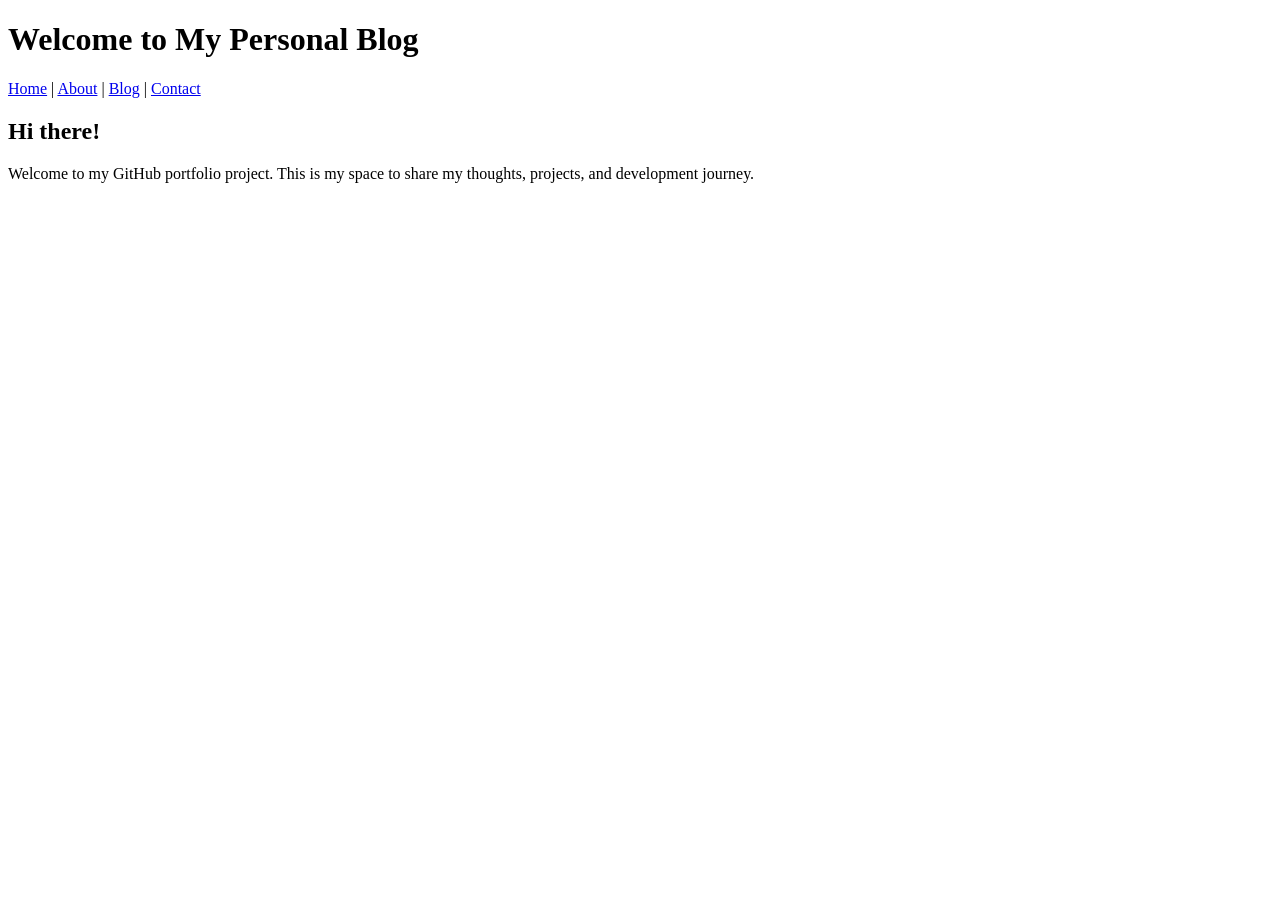
==== index.html @ 443bcde0 "Added index and blog pages" ====
<!DOCTYPE html>
<html lang="en">
<head>
    <meta charset="UTF-8">
    <meta name="viewport" content="width=device-width, initial-scale=1.0">
    <title>My Personal Blog</title>
</head>
<body>

    <header>
        <h1>Welcome to My Personal Blog</h1>
        <nav>
            <a href="index.html">Home</a> | 
            <a href="about.html">About</a> | 
            <a href="blog.html">Blog</a> | 
            <a href="contact.html">Contact</a>
        </nav>
    </header>

    <main>
        <h2>Hi there!</h2>
        <p>Welcome to my GitHub portfolio project. This is my space to share my thoughts, projects, and development journey.</p>
    </main>

</body>
</html>
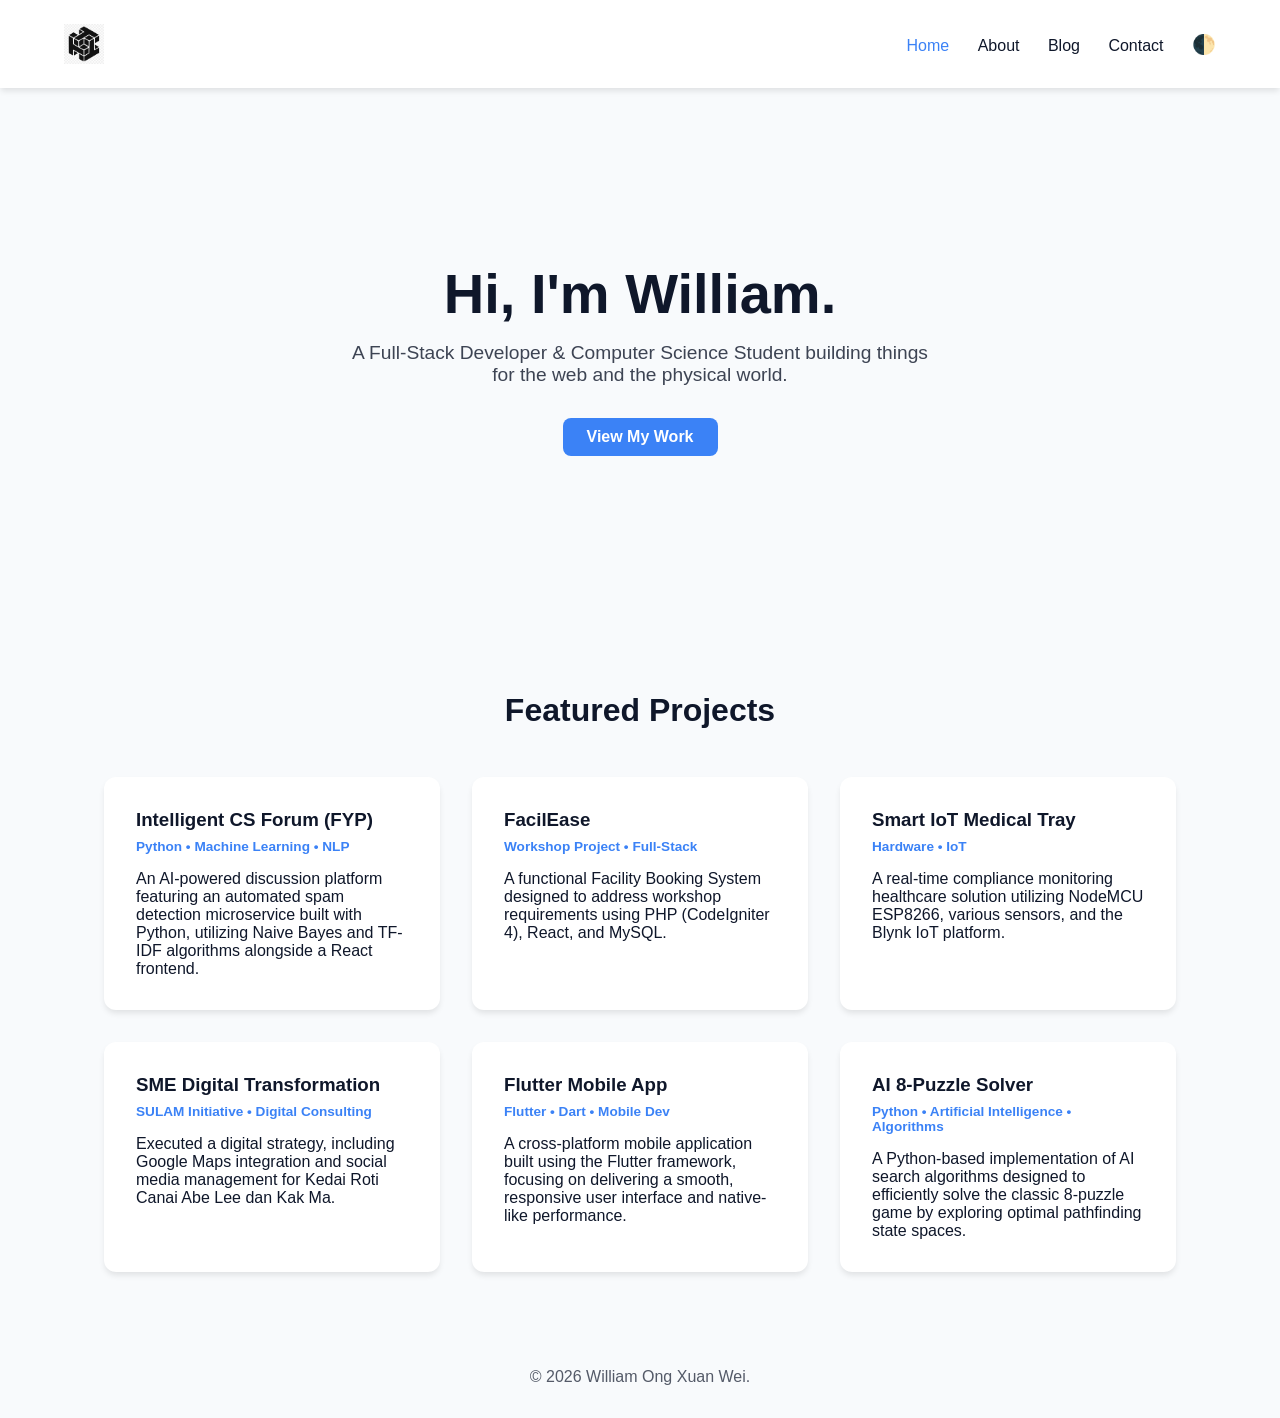
==== commit 8cbd6e0f: "Updated portfolio projects to feature NLP spam detector, Flutter app, and AI 8-puzzle solver" ====
--- a/index.html
+++ b/index.html
@@ -3,24 +3,103 @@
 <head>
     <meta charset="UTF-8">
     <meta name="viewport" content="width=device-width, initial-scale=1.0">
-    <title>My Personal Blog</title>
+    <title>William's Portfolio</title>
+    <link rel="stylesheet" href="style.css">
 </head>
 <body>
 
-    <header>
-        <h1>Welcome to My Personal Blog</h1>
-        <nav>
-            <a href="index.html">Home</a> | 
-            <a href="about.html">About</a> | 
-            <a href="blog.html">Blog</a> | 
+    <nav class="navbar">
+        <div class="nav-logo"> 
+            <img src="logo99.png" alt="William's Logo" class="logo-img">
+        </div>
+        <div class="nav-links">
+            <a href="index.html" style="color: var(--accent);">Home</a>
+            <a href="about.html">About</a>
+            <a href="blog.html">Blog</a>
             <a href="contact.html">Contact</a>
-        </nav>
+            <button id="theme-toggle">🌓</button>
+        </div>
+    </nav>
+
+    <header class="hero">
+        <div class="hero-content">
+            <h1>Hi, I'm William.</h1>
+            <p>A Full-Stack Developer & Computer Science Student building things for the web and the physical world.</p>
+            <a href="#projects" class="btn">View My Work</a>
+        </div>
     </header>
 
     <main>
-        <h2>Hi there!</h2>
-        <p>Welcome to my GitHub portfolio project. This is my space to share my thoughts, projects, and development journey.</p>
+        <section id="projects" class="portfolio-section">
+            <h2>Featured Projects</h2>
+            <div class="project-grid">
+                
+                <div class="project-card">
+                    <h3>Intelligent CS Forum (FYP)</h3>
+                    <p class="tag">Python • Machine Learning • NLP</p>
+                    <p>An AI-powered discussion platform featuring an automated spam detection microservice built with Python, utilizing Naive Bayes and TF-IDF algorithms alongside a React frontend.</p>
+                </div>
+
+                <div class="project-card">
+                    <h3>FacilEase</h3>
+                    <p class="tag">Workshop Project • Full-Stack</p>
+                    <p>A functional Facility Booking System designed to address workshop requirements using PHP (CodeIgniter 4), React, and MySQL.</p>
+                </div>
+
+                <div class="project-card">
+                    <h3>Smart IoT Medical Tray</h3>
+                    <p class="tag">Hardware • IoT</p>
+                    <p>A real-time compliance monitoring healthcare solution utilizing NodeMCU ESP8266, various sensors, and the Blynk IoT platform.</p>
+                </div>
+
+                <div class="project-card">
+                    <h3>SME Digital Transformation</h3>
+                    <p class="tag">SULAM Initiative • Digital Consulting</p>
+                    <p>Executed a digital strategy, including Google Maps integration and social media management for Kedai Roti Canai Abe Lee dan Kak Ma.</p>
+                </div>
+
+                <div class="project-card">
+                    <h3>Flutter Mobile App</h3>
+                    <p class="tag">Flutter • Dart • Mobile Dev</p>
+                    <p>A cross-platform mobile application built using the Flutter framework, focusing on delivering a smooth, responsive user interface and native-like performance.</p>
+                </div>
+
+                <div class="project-card">
+                    <h3>AI 8-Puzzle Solver</h3>
+                    <p class="tag">Python • Artificial Intelligence • Algorithms</p>
+                    <p>A Python-based implementation of AI search algorithms designed to efficiently solve the classic 8-puzzle game by exploring optimal pathfinding state spaces.</p>
+                </div>
+
+            </div>
+
+            
+        </section>
     </main>
 
+    <footer>
+        <p>© 2026 William Ong Xuan Wei.</p>
+    </footer>
+
+    <script>
+        const toggleButton = document.getElementById('theme-toggle');
+        const currentTheme = localStorage.getItem('theme');
+
+        // 1. When the page loads, check if they previously chose dark mode
+        if (currentTheme === 'dark') {
+            document.body.classList.add('dark-theme');
+        }
+
+        // 2. When the button is clicked, toggle the theme AND save the preference
+        toggleButton.addEventListener('click', () => {
+            document.body.classList.toggle('dark-theme');
+            
+            // If the body now has 'dark-theme', save 'dark' to storage. Otherwise, save 'light'.
+            if (document.body.classList.contains('dark-theme')) {
+                localStorage.setItem('theme', 'dark');
+            } else {
+                localStorage.setItem('theme', 'light');
+            }
+        });
+    </script>
 </body>
 </html>
--- a/style.css
+++ b/style.css
@@ -0,0 +1,161 @@
+/* --- Variables --- */
+:root {
+    --bg-color: #f8fafc;
+    --text-color: #0f172a;
+    --nav-bg: #ffffff;
+    --card-bg: #ffffff;
+    --accent: #3b82f6;
+    --accent-hover: #2563eb;
+    --shadow: 0 4px 6px -1px rgb(0 0 0 / 0.1);
+}
+
+/* Dark Mode Overrides */
+.dark-theme {
+    --bg-color: #0f172a;
+    --text-color: #f8fafc;
+    --nav-bg: #1e293b;
+    --card-bg: #1e293b;
+    --accent: #60a5fa;
+    --shadow: 0 4px 6px -1px rgb(0 0 0 / 0.5);
+}
+
+* {
+    margin: 0;
+    padding: 0;
+    box-sizing: border-box;
+    font-family: -apple-system, BlinkMacSystemFont, "Segoe UI", Roboto, Helvetica, Arial, sans-serif;
+}
+
+body {
+    background-color: var(--bg-color);
+    color: var(--text-color);
+    transition: all 0.3s ease;
+}
+
+/* --- Navbar --- */
+.navbar {
+    display: flex;
+    justify-content: space-between;
+    align-items: center;
+    padding: 1.5rem 5%;
+    background-color: var(--nav-bg);
+    box-shadow: var(--shadow);
+    position: sticky;
+    top: 0;
+    z-index: 100;
+}
+
+.nav-logo {
+    font-size: 1.5rem;
+    font-weight: 700;
+    color: var(--accent);
+}
+
+.nav-links a {
+    text-decoration: none;
+    color: var(--text-color);
+    margin-right: 1.5rem;
+    font-weight: 500;
+}
+
+.nav-links a:hover {
+    color: var(--accent);
+}
+
+#theme-toggle {
+    background: none;
+    border: none;
+    font-size: 1.2rem;
+    cursor: pointer;
+}
+
+/* --- Hero Section --- */
+.hero {
+    min-height: 60vh;
+    display: flex;
+    align-items: center;
+    justify-content: center;
+    text-align: center;
+    padding: 0 20px;
+}
+
+.hero-content h1 {
+    font-size: 3.5rem;
+    margin-bottom: 1rem;
+}
+
+.hero-content p {
+    font-size: 1.2rem;
+    max-width: 600px;
+    margin: 0 auto 2rem auto;
+    opacity: 0.8;
+}
+
+.btn {
+    display: inline-block;
+    background-color: var(--accent);
+    color: white;
+    padding: 10px 24px;
+    border-radius: 8px;
+    text-decoration: none;
+    font-weight: bold;
+    transition: background-color 0.2s;
+}
+
+.btn:hover {
+    background-color: var(--accent-hover);
+}
+
+/* --- Portfolio Grid --- */
+.portfolio-section {
+    padding: 4rem 5%;
+    max-width: 1200px;
+    margin: 0 auto;
+}
+
+.portfolio-section h2 {
+    text-align: center;
+    font-size: 2rem;
+    margin-bottom: 3rem;
+}
+
+.project-grid {
+    display: grid;
+    grid-template-columns: repeat(auto-fit, minmax(300px, 1fr));
+    gap: 2rem;
+}
+
+.project-card {
+    background-color: var(--card-bg);
+    padding: 2rem;
+    border-radius: 12px;
+    box-shadow: var(--shadow);
+    transition: transform 0.2s;
+}
+
+.project-card:hover {
+    transform: translateY(-5px);
+}
+
+.project-card h3 {
+    margin-bottom: 0.5rem;
+}
+
+.tag {
+    font-size: 0.85rem;
+    color: var(--accent);
+    margin-bottom: 1rem;
+    font-weight: 600;
+}
+
+footer {
+    text-align: center;
+    padding: 2rem;
+    opacity: 0.7;
+}
+
+.logo-img {
+    height: 40px; /* Adjust this number to make your logo bigger or smaller */
+    width: auto;
+    display: block;
+}
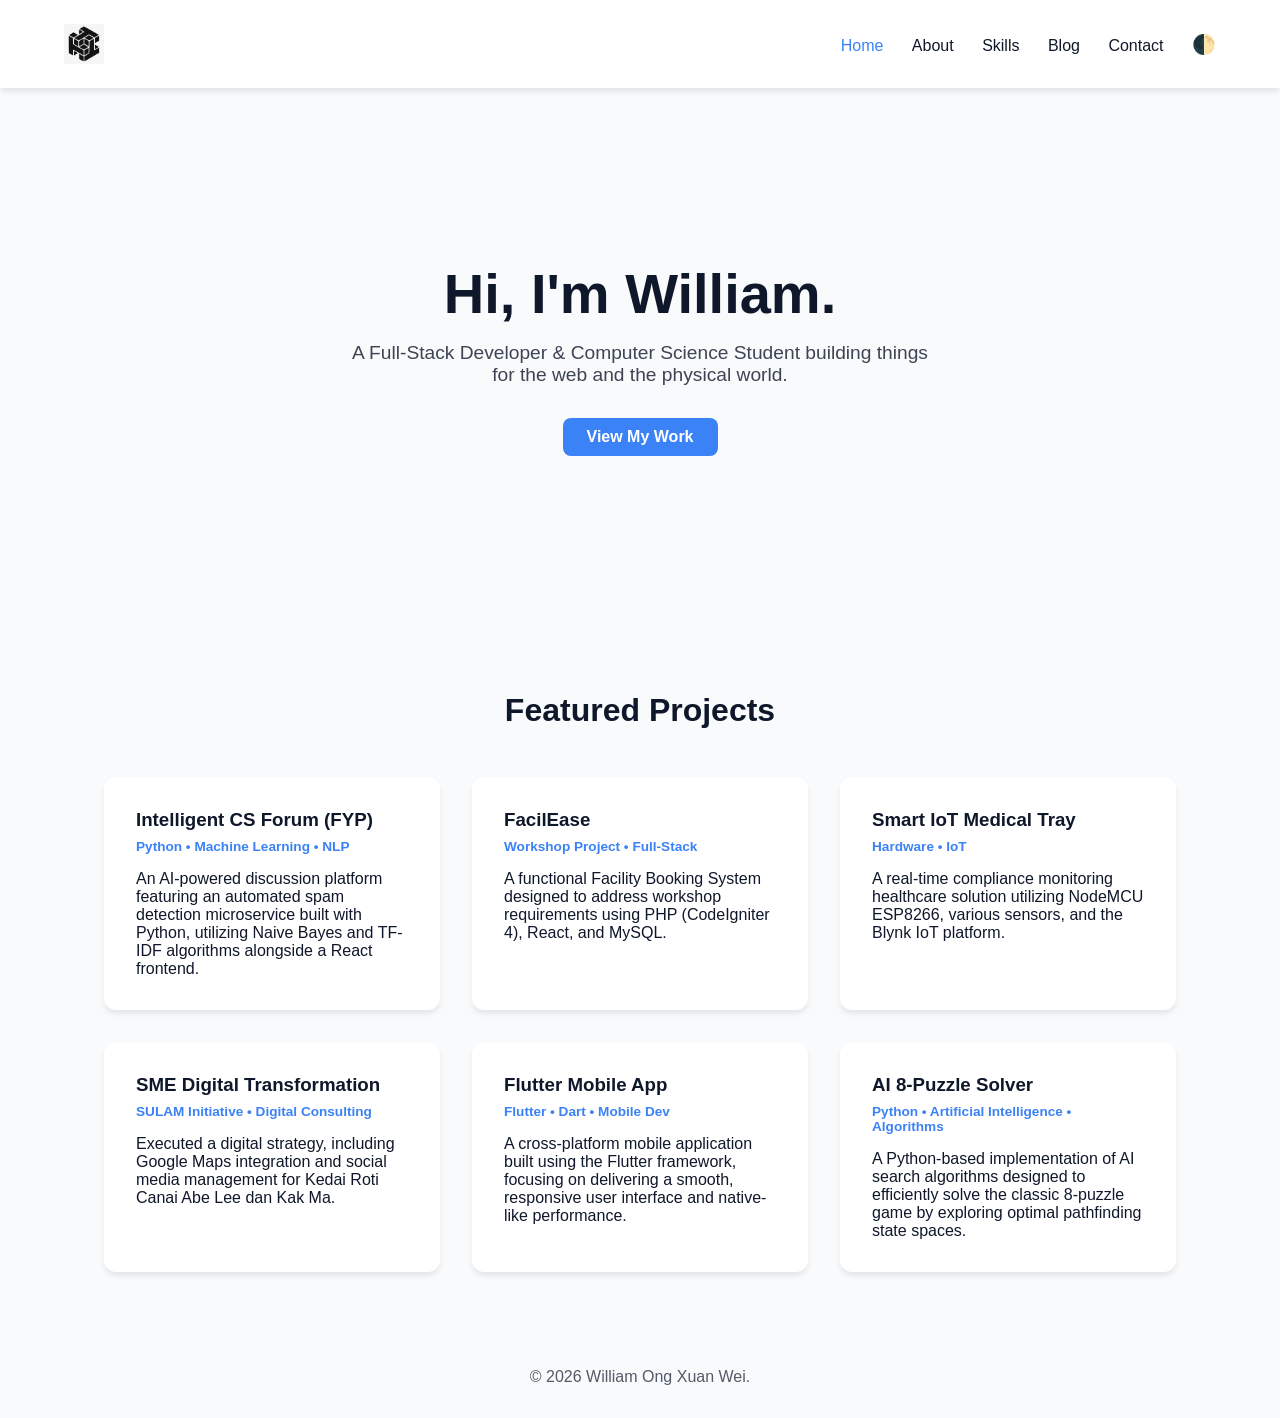
==== commit 455e7c27: "Update the Skills page" ====
--- a/index.html
+++ b/index.html
@@ -1,105 +1,125 @@
-<!DOCTYPE html>
+<!doctype html>
 <html lang="en">
-<head>
-    <meta charset="UTF-8">
-    <meta name="viewport" content="width=device-width, initial-scale=1.0">
+  <head>
+    <meta charset="UTF-8" />
+    <meta name="viewport" content="width=device-width, initial-scale=1.0" />
     <title>William's Portfolio</title>
-    <link rel="stylesheet" href="style.css">
-</head>
-<body>
-
+    <link rel="stylesheet" href="style.css" />
+  </head>
+  <body>
     <nav class="navbar">
-        <div class="nav-logo"> 
-            <img src="logo99.png" alt="William's Logo" class="logo-img">
-        </div>
-        <div class="nav-links">
-            <a href="index.html" style="color: var(--accent);">Home</a>
-            <a href="about.html">About</a>
-            <a href="blog.html">Blog</a>
-            <a href="contact.html">Contact</a>
-            <button id="theme-toggle">🌓</button>
-        </div>
+      <div class="nav-logo">
+        <img src="logo99.png" alt="William's Logo" class="logo-img" />
+      </div>
+      <div class="nav-links">
+        <a href="index.html" style="color: var(--accent)">Home</a>
+        <a href="about.html">About</a>
+        <a href="skills.html">Skills</a>
+        <a href="blog.html">Blog</a>
+        <a href="contact.html">Contact</a>
+        <button id="theme-toggle">🌓</button>
+      </div>
     </nav>
 
     <header class="hero">
-        <div class="hero-content">
-            <h1>Hi, I'm William.</h1>
-            <p>A Full-Stack Developer & Computer Science Student building things for the web and the physical world.</p>
-            <a href="#projects" class="btn">View My Work</a>
-        </div>
+      <div class="hero-content">
+        <h1>Hi, I'm William.</h1>
+        <p>
+          A Full-Stack Developer & Computer Science Student building things for
+          the web and the physical world.
+        </p>
+        <a href="#projects" class="btn">View My Work</a>
+      </div>
     </header>
 
     <main>
-        <section id="projects" class="portfolio-section">
-            <h2>Featured Projects</h2>
-            <div class="project-grid">
-                
-                <div class="project-card">
-                    <h3>Intelligent CS Forum (FYP)</h3>
-                    <p class="tag">Python • Machine Learning • NLP</p>
-                    <p>An AI-powered discussion platform featuring an automated spam detection microservice built with Python, utilizing Naive Bayes and TF-IDF algorithms alongside a React frontend.</p>
-                </div>
+      <section id="projects" class="portfolio-section">
+        <h2>Featured Projects</h2>
+        <div class="project-grid">
+          <div class="project-card">
+            <h3>Intelligent CS Forum (FYP)</h3>
+            <p class="tag">Python • Machine Learning • NLP</p>
+            <p>
+              An AI-powered discussion platform featuring an automated spam
+              detection microservice built with Python, utilizing Naive Bayes
+              and TF-IDF algorithms alongside a React frontend.
+            </p>
+          </div>
 
-                <div class="project-card">
-                    <h3>FacilEase</h3>
-                    <p class="tag">Workshop Project • Full-Stack</p>
-                    <p>A functional Facility Booking System designed to address workshop requirements using PHP (CodeIgniter 4), React, and MySQL.</p>
-                </div>
+          <div class="project-card">
+            <h3>FacilEase</h3>
+            <p class="tag">Workshop Project • Full-Stack</p>
+            <p>
+              A functional Facility Booking System designed to address workshop
+              requirements using PHP (CodeIgniter 4), React, and MySQL.
+            </p>
+          </div>
 
-                <div class="project-card">
-                    <h3>Smart IoT Medical Tray</h3>
-                    <p class="tag">Hardware • IoT</p>
-                    <p>A real-time compliance monitoring healthcare solution utilizing NodeMCU ESP8266, various sensors, and the Blynk IoT platform.</p>
-                </div>
+          <div class="project-card">
+            <h3>Smart IoT Medical Tray</h3>
+            <p class="tag">Hardware • IoT</p>
+            <p>
+              A real-time compliance monitoring healthcare solution utilizing
+              NodeMCU ESP8266, various sensors, and the Blynk IoT platform.
+            </p>
+          </div>
 
-                <div class="project-card">
-                    <h3>SME Digital Transformation</h3>
-                    <p class="tag">SULAM Initiative • Digital Consulting</p>
-                    <p>Executed a digital strategy, including Google Maps integration and social media management for Kedai Roti Canai Abe Lee dan Kak Ma.</p>
-                </div>
+          <div class="project-card">
+            <h3>SME Digital Transformation</h3>
+            <p class="tag">SULAM Initiative • Digital Consulting</p>
+            <p>
+              Executed a digital strategy, including Google Maps integration and
+              social media management for Kedai Roti Canai Abe Lee dan Kak Ma.
+            </p>
+          </div>
 
-                <div class="project-card">
-                    <h3>Flutter Mobile App</h3>
-                    <p class="tag">Flutter • Dart • Mobile Dev</p>
-                    <p>A cross-platform mobile application built using the Flutter framework, focusing on delivering a smooth, responsive user interface and native-like performance.</p>
-                </div>
+          <div class="project-card">
+            <h3>Flutter Mobile App</h3>
+            <p class="tag">Flutter • Dart • Mobile Dev</p>
+            <p>
+              A cross-platform mobile application built using the Flutter
+              framework, focusing on delivering a smooth, responsive user
+              interface and native-like performance.
+            </p>
+          </div>
 
-                <div class="project-card">
-                    <h3>AI 8-Puzzle Solver</h3>
-                    <p class="tag">Python • Artificial Intelligence • Algorithms</p>
-                    <p>A Python-based implementation of AI search algorithms designed to efficiently solve the classic 8-puzzle game by exploring optimal pathfinding state spaces.</p>
-                </div>
-
-            </div>
-
-            
-        </section>
+          <div class="project-card">
+            <h3>AI 8-Puzzle Solver</h3>
+            <p class="tag">Python • Artificial Intelligence • Algorithms</p>
+            <p>
+              A Python-based implementation of AI search algorithms designed to
+              efficiently solve the classic 8-puzzle game by exploring optimal
+              pathfinding state spaces.
+            </p>
+          </div>
+        </div>
+      </section>
     </main>
 
     <footer>
-        <p>© 2026 William Ong Xuan Wei.</p>
+      <p>© 2026 William Ong Xuan Wei.</p>
     </footer>
 
     <script>
-        const toggleButton = document.getElementById('theme-toggle');
-        const currentTheme = localStorage.getItem('theme');
+      const toggleButton = document.getElementById("theme-toggle");
+      const currentTheme = localStorage.getItem("theme");
 
-        // 1. When the page loads, check if they previously chose dark mode
-        if (currentTheme === 'dark') {
-            document.body.classList.add('dark-theme');
+      // 1. When the page loads, check if they previously chose dark mode
+      if (currentTheme === "dark") {
+        document.body.classList.add("dark-theme");
+      }
+
+      // 2. When the button is clicked, toggle the theme AND save the preference
+      toggleButton.addEventListener("click", () => {
+        document.body.classList.toggle("dark-theme");
+
+        // If the body now has 'dark-theme', save 'dark' to storage. Otherwise, save 'light'.
+        if (document.body.classList.contains("dark-theme")) {
+          localStorage.setItem("theme", "dark");
+        } else {
+          localStorage.setItem("theme", "light");
         }
-
-        // 2. When the button is clicked, toggle the theme AND save the preference
-        toggleButton.addEventListener('click', () => {
-            document.body.classList.toggle('dark-theme');
-            
-            // If the body now has 'dark-theme', save 'dark' to storage. Otherwise, save 'light'.
-            if (document.body.classList.contains('dark-theme')) {
-                localStorage.setItem('theme', 'dark');
-            } else {
-                localStorage.setItem('theme', 'light');
-            }
-        });
+      });
     </script>
-</body>
-</html>+  </body>
+</html>
--- a/style.css
+++ b/style.css
@@ -1,161 +1,183 @@
 /* --- Variables --- */
 :root {
-    --bg-color: #f8fafc;
-    --text-color: #0f172a;
-    --nav-bg: #ffffff;
-    --card-bg: #ffffff;
-    --accent: #3b82f6;
-    --accent-hover: #2563eb;
-    --shadow: 0 4px 6px -1px rgb(0 0 0 / 0.1);
+  --bg-color: #f8fafc;
+  --text-color: #0f172a;
+  --nav-bg: #ffffff;
+  --card-bg: #ffffff;
+  --accent: #3b82f6;
+  --accent-hover: #2563eb;
+  --shadow: 0 4px 6px -1px rgb(0 0 0 / 0.1);
 }
 
 /* Dark Mode Overrides */
 .dark-theme {
-    --bg-color: #0f172a;
-    --text-color: #f8fafc;
-    --nav-bg: #1e293b;
-    --card-bg: #1e293b;
-    --accent: #60a5fa;
-    --shadow: 0 4px 6px -1px rgb(0 0 0 / 0.5);
+  --bg-color: #0f172a;
+  --text-color: #f8fafc;
+  --nav-bg: #1e293b;
+  --card-bg: #1e293b;
+  --accent: #60a5fa;
+  --shadow: 0 4px 6px -1px rgb(0 0 0 / 0.5);
 }
 
 * {
-    margin: 0;
-    padding: 0;
-    box-sizing: border-box;
-    font-family: -apple-system, BlinkMacSystemFont, "Segoe UI", Roboto, Helvetica, Arial, sans-serif;
+  margin: 0;
+  padding: 0;
+  box-sizing: border-box;
+  font-family:
+    -apple-system, BlinkMacSystemFont, "Segoe UI", Roboto, Helvetica, Arial,
+    sans-serif;
 }
 
 body {
-    background-color: var(--bg-color);
-    color: var(--text-color);
-    transition: all 0.3s ease;
+  background-color: var(--bg-color);
+  color: var(--text-color);
+  transition: all 0.3s ease;
 }
 
 /* --- Navbar --- */
 .navbar {
-    display: flex;
-    justify-content: space-between;
-    align-items: center;
-    padding: 1.5rem 5%;
-    background-color: var(--nav-bg);
-    box-shadow: var(--shadow);
-    position: sticky;
-    top: 0;
-    z-index: 100;
+  display: flex;
+  justify-content: space-between;
+  align-items: center;
+  padding: 1.5rem 5%;
+  background-color: var(--nav-bg);
+  box-shadow: var(--shadow);
+  position: sticky;
+  top: 0;
+  z-index: 100;
 }
 
 .nav-logo {
-    font-size: 1.5rem;
-    font-weight: 700;
-    color: var(--accent);
+  font-size: 1.5rem;
+  font-weight: 700;
+  color: var(--accent);
 }
 
 .nav-links a {
-    text-decoration: none;
-    color: var(--text-color);
-    margin-right: 1.5rem;
-    font-weight: 500;
+  text-decoration: none;
+  color: var(--text-color);
+  margin-right: 1.5rem;
+  font-weight: 500;
 }
 
 .nav-links a:hover {
-    color: var(--accent);
+  color: var(--accent);
 }
 
 #theme-toggle {
-    background: none;
-    border: none;
-    font-size: 1.2rem;
-    cursor: pointer;
+  background: none;
+  border: none;
+  font-size: 1.2rem;
+  cursor: pointer;
 }
 
 /* --- Hero Section --- */
 .hero {
-    min-height: 60vh;
-    display: flex;
-    align-items: center;
-    justify-content: center;
-    text-align: center;
-    padding: 0 20px;
+  min-height: 60vh;
+  display: flex;
+  align-items: center;
+  justify-content: center;
+  text-align: center;
+  padding: 0 20px;
 }
 
 .hero-content h1 {
-    font-size: 3.5rem;
-    margin-bottom: 1rem;
+  font-size: 3.5rem;
+  margin-bottom: 1rem;
 }
 
 .hero-content p {
-    font-size: 1.2rem;
-    max-width: 600px;
-    margin: 0 auto 2rem auto;
-    opacity: 0.8;
+  font-size: 1.2rem;
+  max-width: 600px;
+  margin: 0 auto 2rem auto;
+  opacity: 0.8;
 }
 
 .btn {
-    display: inline-block;
-    background-color: var(--accent);
-    color: white;
-    padding: 10px 24px;
-    border-radius: 8px;
-    text-decoration: none;
-    font-weight: bold;
-    transition: background-color 0.2s;
+  display: inline-block;
+  background-color: var(--accent);
+  color: white;
+  padding: 10px 24px;
+  border-radius: 8px;
+  text-decoration: none;
+  font-weight: bold;
+  transition: background-color 0.2s;
 }
 
 .btn:hover {
-    background-color: var(--accent-hover);
+  background-color: var(--accent-hover);
 }
 
 /* --- Portfolio Grid --- */
 .portfolio-section {
-    padding: 4rem 5%;
-    max-width: 1200px;
-    margin: 0 auto;
+  padding: 4rem 5%;
+  max-width: 1200px;
+  margin: 0 auto;
 }
 
 .portfolio-section h2 {
-    text-align: center;
-    font-size: 2rem;
-    margin-bottom: 3rem;
+  text-align: center;
+  font-size: 2rem;
+  margin-bottom: 3rem;
 }
 
 .project-grid {
-    display: grid;
-    grid-template-columns: repeat(auto-fit, minmax(300px, 1fr));
-    gap: 2rem;
+  display: grid;
+  grid-template-columns: repeat(auto-fit, minmax(300px, 1fr));
+  gap: 2rem;
 }
 
 .project-card {
-    background-color: var(--card-bg);
-    padding: 2rem;
-    border-radius: 12px;
-    box-shadow: var(--shadow);
-    transition: transform 0.2s;
+  background-color: var(--card-bg);
+  padding: 2rem;
+  border-radius: 12px;
+  box-shadow: var(--shadow);
+  transition: transform 0.2s;
 }
 
 .project-card:hover {
-    transform: translateY(-5px);
+  transform: translateY(-5px);
 }
 
 .project-card h3 {
-    margin-bottom: 0.5rem;
+  margin-bottom: 0.5rem;
 }
 
 .tag {
-    font-size: 0.85rem;
-    color: var(--accent);
-    margin-bottom: 1rem;
-    font-weight: 600;
+  font-size: 0.85rem;
+  color: var(--accent);
+  margin-bottom: 1rem;
+  font-weight: 600;
 }
 
 footer {
-    text-align: center;
-    padding: 2rem;
-    opacity: 0.7;
+  text-align: center;
+  padding: 2rem;
+  opacity: 0.7;
 }
 
 .logo-img {
-    height: 40px; /* Adjust this number to make your logo bigger or smaller */
-    width: auto;
-    display: block;
-}+  height: 40px; /* Adjust this number to make your logo bigger or smaller */
+  width: auto;
+  display: block;
+}
+
+/* --- Tech Stack Pills --- */
+.tech-pill-container {
+  display: flex;
+  flex-wrap: wrap;
+  gap: 8px;
+  margin-top: 10px;
+}
+
+.tech-pill {
+  background-color: var(--text-color);
+  color: var(--bg-color);
+  padding: 6px 14px;
+  border-radius: 20px;
+  font-size: 0.8rem;
+  font-weight: 600;
+  /* Uses monospace font to match the code-style look in your screenshot */
+  font-family: "Courier New", Courier, monospace;
+  transition: all 0.3s ease;
+}
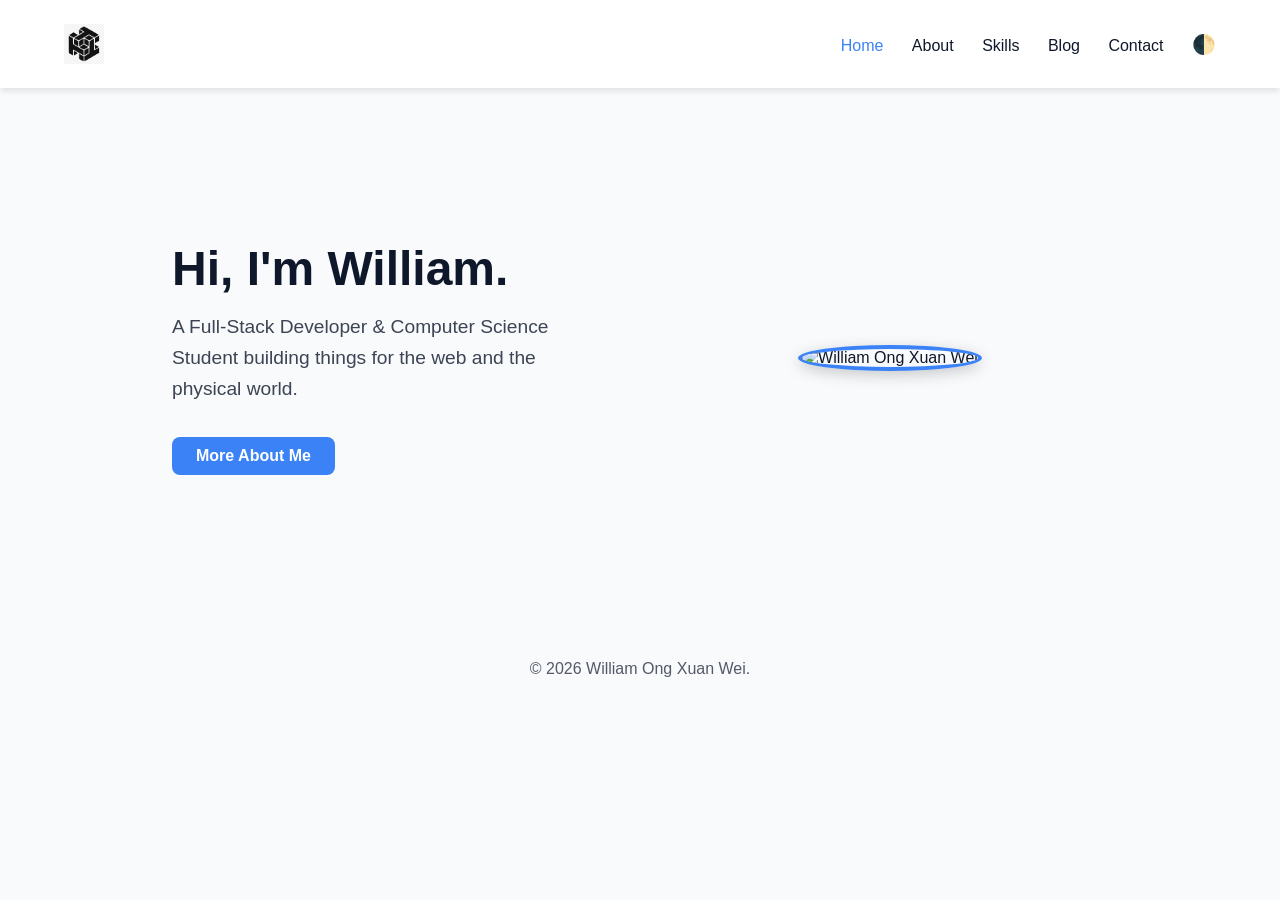
==== commit b0c3c0ec: "Refactor hero section and add image Updated the hero section layout and added a hero image." ====
--- a/index.html
+++ b/index.html
@@ -21,80 +21,26 @@
       </div>
     </nav>
 
-    <header class="hero">
-      <div class="hero-content">
-        <h1>Hi, I'm William.</h1>
-        <p>
+    <header class="hero" style="display: flex; align-items: center; justify-content: center; gap: 4rem; flex-wrap: wrap; padding: 6rem 2rem; max-width: 1000px; margin: 0 auto;">
+      
+      <div class="hero-content" style="flex: 1; min-width: 300px; text-align: left;">
+        <h1 style="font-size: 3rem; margin-bottom: 1rem;">Hi, I'm William.</h1>
+        <p style="font-size: 1.2rem; line-height: 1.6; margin-bottom: 2rem;">
           A Full-Stack Developer & Computer Science Student building things for
           the web and the physical world.
         </p>
-        <a href="#projects" class="btn">View My Work</a>
+        <a href="about.html" class="btn">More About Me</a>
       </div>
+
+      <div class="hero-image" style="flex: 1; min-width: 300px; text-align: center;">
+        <img 
+          src="YOUR_PHOTO_NAME.jpg" 
+          alt="William Ong Xuan Wei" 
+          style="width: 280px; height: 280px; border-radius: 50%; object-fit: cover; border: 4px solid var(--accent, #555); box-shadow: 0 4px 15px rgba(0,0,0,0.2);" 
+        />
+      </div>
+
     </header>
-
-    <main>
-      <section id="projects" class="portfolio-section">
-        <h2>Featured Projects</h2>
-        <div class="project-grid">
-          <div class="project-card">
-            <h3>Intelligent CS Forum (FYP)</h3>
-            <p class="tag">Python • Machine Learning • NLP</p>
-            <p>
-              An AI-powered discussion platform featuring an automated spam
-              detection microservice built with Python, utilizing Naive Bayes
-              and TF-IDF algorithms alongside a React frontend.
-            </p>
-          </div>
-
-          <div class="project-card">
-            <h3>FacilEase</h3>
-            <p class="tag">Workshop Project • Full-Stack</p>
-            <p>
-              A functional Facility Booking System designed to address workshop
-              requirements using PHP (CodeIgniter 4), React, and MySQL.
-            </p>
-          </div>
-
-          <div class="project-card">
-            <h3>Smart IoT Medical Tray</h3>
-            <p class="tag">Hardware • IoT</p>
-            <p>
-              A real-time compliance monitoring healthcare solution utilizing
-              NodeMCU ESP8266, various sensors, and the Blynk IoT platform.
-            </p>
-          </div>
-
-          <div class="project-card">
-            <h3>SME Digital Transformation</h3>
-            <p class="tag">SULAM Initiative • Digital Consulting</p>
-            <p>
-              Executed a digital strategy, including Google Maps integration and
-              social media management for Kedai Roti Canai Abe Lee dan Kak Ma.
-            </p>
-          </div>
-
-          <div class="project-card">
-            <h3>Flutter Mobile App</h3>
-            <p class="tag">Flutter • Dart • Mobile Dev</p>
-            <p>
-              A cross-platform mobile application built using the Flutter
-              framework, focusing on delivering a smooth, responsive user
-              interface and native-like performance.
-            </p>
-          </div>
-
-          <div class="project-card">
-            <h3>AI 8-Puzzle Solver</h3>
-            <p class="tag">Python • Artificial Intelligence • Algorithms</p>
-            <p>
-              A Python-based implementation of AI search algorithms designed to
-              efficiently solve the classic 8-puzzle game by exploring optimal
-              pathfinding state spaces.
-            </p>
-          </div>
-        </div>
-      </section>
-    </main>
 
     <footer>
       <p>© 2026 William Ong Xuan Wei.</p>
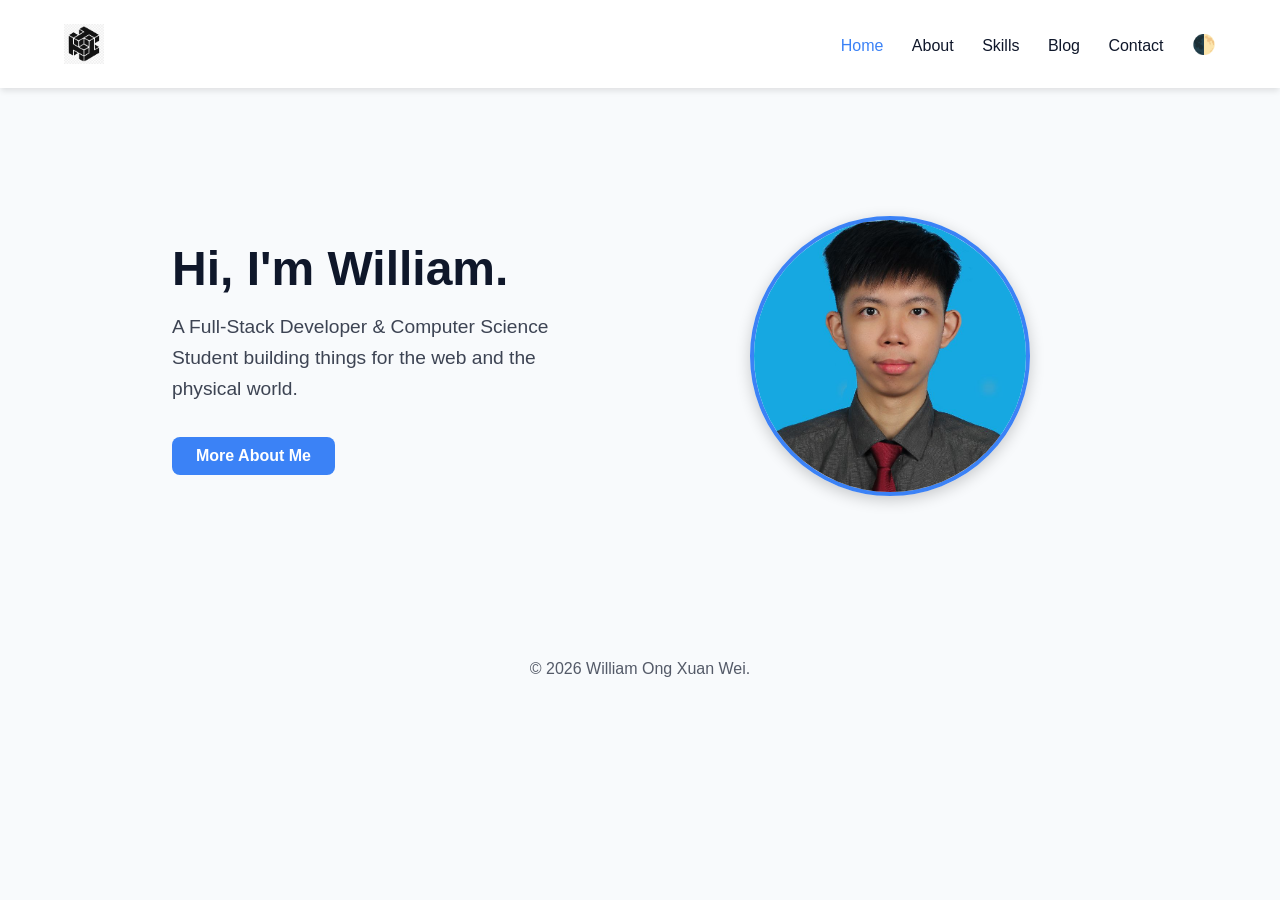
==== commit 9429d98a: "Update image source and alt text in index.html" ====
--- a/index.html
+++ b/index.html
@@ -34,8 +34,8 @@
 
       <div class="hero-image" style="flex: 1; min-width: 300px; text-align: center;">
         <img 
-          src="YOUR_PHOTO_NAME.jpg" 
-          alt="William Ong Xuan Wei" 
+          src="me.jpg" 
+          alt="William " 
           style="width: 280px; height: 280px; border-radius: 50%; object-fit: cover; border: 4px solid var(--accent, #555); box-shadow: 0 4px 15px rgba(0,0,0,0.2);" 
         />
       </div>
